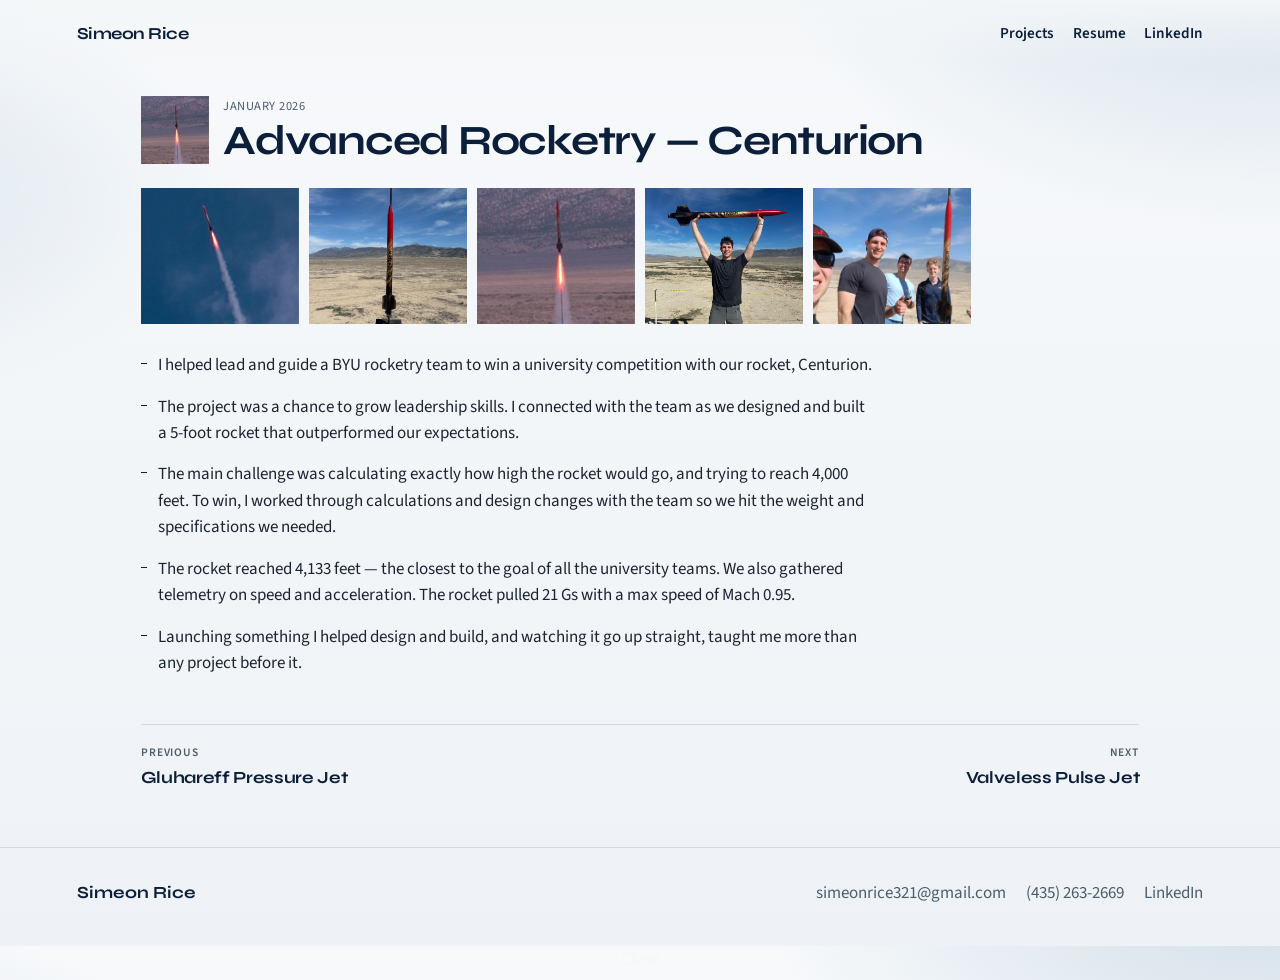
==== projects/advanced-rocketry.html @ 940af979 "Add a responsive portfolio with smaller project photos and cards. Each project is a card with a thum" ====
<!DOCTYPE html>
<html lang="en">
<head>
  <meta charset="utf-8">
  <meta name="viewport" content="width=device-width, initial-scale=1">
  <title>Advanced Rocketry — Centurion — Simeon Rice</title>
  <meta name="description" content="Centurion, a BYU rocketry team rocket that reached 4,133 feet and won a university altitude competition.">
  <link rel="preconnect" href="https://fonts.googleapis.com">
  <link rel="preconnect" href="https://fonts.gstatic.com" crossorigin>
  <link href="https://fonts.googleapis.com/css2?family=Source+Sans+3:wght@400;600&family=Syne:wght@600;700;800&display=swap" rel="stylesheet">
  <link rel="stylesheet" href="../css/styles.css">
</head>
<body>
  <a class="skip" href="#main">Skip to content</a>
  <header class="site-header">
    <a class="brand" href="../index.html">Simeon Rice</a>
    <nav class="site-nav" aria-label="Primary">
      <a href="../index.html#projects">Projects</a>
      <a href="../assets/resume/Simeon-Rice-Resume-2026.pdf" download>Resume</a>
      <a href="https://www.linkedin.com/in/simeon-rice-293456404" target="_blank" rel="noopener noreferrer">LinkedIn</a>
    </nav>
  </header>

  <main id="main" class="page">
    <header class="page-title">
      <img class="page-thumb" src="../assets/images/projects/advanced-rocketry/03.jpeg" width="852" height="1400" alt="">
      <div>
        <p class="meta">January 2026</p>
        <h1>Advanced Rocketry — Centurion</h1>
      </div>
    </header>

    <div class="gallery">
      <figure>
        <img src="../assets/images/projects/advanced-rocketry/01.jpeg" width="922" height="1400" alt="Centurion climbing with a smoke trail">
      </figure>
      <figure>
        <img src="../assets/images/projects/advanced-rocketry/02.jpeg" width="858" height="1400" alt="Centurion on the launch rail in the desert">
      </figure>
      <figure>
        <img src="../assets/images/projects/advanced-rocketry/03.jpeg" width="852" height="1400" alt="Centurion lifting off the rail">
      </figure>
      <figure class="wide">
        <img src="../assets/images/projects/advanced-rocketry/04.jpeg" width="1252" height="1400" alt="Simeon Rice holding the Centurion rocket overhead after the flight">
      </figure>
      <figure class="wide">
        <img src="../assets/images/projects/advanced-rocketry/05.jpeg" width="1400" height="629" alt="The rocketry team with Centurion at the launch site">
      </figure>
    </div>

    <ul class="narrative">
      <li>I helped lead and guide a BYU rocketry team to win a university competition with our rocket, Centurion.</li>
      <li>The project was a chance to grow leadership skills. I connected with the team as we designed and built a 5-foot rocket that outperformed our expectations.</li>
      <li>The main challenge was calculating exactly how high the rocket would go, and trying to reach 4,000 feet. To win, I worked through calculations and design changes with the team so we hit the weight and specifications we needed.</li>
      <li>The rocket reached 4,133 feet — the closest to the goal of all the university teams. We also gathered telemetry on speed and acceleration. The rocket pulled 21 Gs with a max speed of Mach 0.95.</li>
      <li>Launching something I helped design and build, and watching it go up straight, taught me more than any project before it.</li>
    </ul>

    <nav class="pager" aria-label="More projects">
      <a href="gluhareff-pressure-jet.html"><small>Previous</small>Gluhareff Pressure Jet</a>
      <a class="next" href="pulse-jet.html"><small>Next</small>Valveless Pulse Jet</a>
    </nav>
  </main>

  <footer class="site-footer">
    <p>Simeon Rice</p>
    <nav aria-label="Contact">
      <a href="mailto:simeonrice321@gmail.com">simeonrice321@gmail.com</a>
      <a href="tel:+14352632669">(435) 263-2669</a>
      <a href="https://www.linkedin.com/in/simeon-rice-293456404" target="_blank" rel="noopener noreferrer">LinkedIn</a>
    </nav>
  </footer>
  <dialog class="lightbox" aria-label="Enlarged photo">
    <button type="button">Close</button>
    <img alt="">
  </dialog>
  <script src="../js/main.js"></script>
</body>
</html>
---- css/styles.css ----
:root {
  --navy: #0b1f3a;
  --ink: #1c2430;
  --steel: #4d5d6c;
  --accent: #1a4a78;
  --line: #cfd8e1;
  --paper: #f3f6f8;
  --wash: #e6edf3;
  --header: 4.25rem;
}

*,
*::before,
*::after {
  box-sizing: border-box;
}

html {
  scroll-behavior: smooth;
  overflow-x: clip;
}

body {
  margin: 0;
  color: var(--ink);
  font-family: "Source Sans 3", "Segoe UI", sans-serif;
  font-size: 1.0625rem;
  line-height: 1.55;
  background:
    radial-gradient(900px 520px at 100% -8%, rgba(176, 198, 216, 0.55), transparent 58%),
    radial-gradient(700px 420px at -10% 20%, rgba(190, 208, 222, 0.4), transparent 50%),
    linear-gradient(180deg, #f7f9fb 0%, #eef2f6 100%);
}

img {
  max-width: 100%;
}

p,
h1,
h2,
h3,
li {
  overflow-wrap: break-word;
}

a {
  color: var(--accent);
}

a:focus-visible,
button:focus-visible {
  outline: 2px solid var(--navy);
  outline-offset: 3px;
}

.skip {
  position: absolute;
  left: 1rem;
  top: -4rem;
  background: var(--navy);
  color: var(--paper);
  padding: 0.5rem 0.8rem;
  z-index: 40;
}

.skip:focus {
  top: 0.75rem;
}

.site-header {
  position: fixed;
  inset: 0 0 auto 0;
  z-index: 30;
  display: flex;
  align-items: center;
  justify-content: space-between;
  gap: 1rem;
  min-height: var(--header);
  padding: 0.75rem 6vw;
  background: linear-gradient(to bottom, rgba(243, 246, 248, 0.94), rgba(243, 246, 248, 0));
}

.site-header.is-stuck {
  background: rgba(243, 246, 248, 0.94);
  border-bottom: 1px solid var(--line);
  backdrop-filter: blur(10px);
}

.brand {
  font-family: Syne, sans-serif;
  font-weight: 700;
  letter-spacing: -0.03em;
  color: var(--navy);
  text-decoration: none;
  font-size: 1.05rem;
}

.site-nav {
  display: flex;
  flex-wrap: wrap;
  gap: 0.35rem 1.15rem;
}

.site-nav a {
  position: relative;
  color: var(--navy);
  text-decoration: none;
  font-weight: 600;
  font-size: 0.95rem;
}

.site-nav a::after {
  content: "";
  position: absolute;
  left: 0;
  bottom: -0.2rem;
  width: 100%;
  height: 1px;
  background: var(--navy);
  transform: scaleX(0);
  transform-origin: left;
  transition: transform 0.25s ease;
}

.site-nav a:hover::after,
.site-nav a:focus-visible::after {
  transform: scaleX(1);
}

.hero {
  min-height: 0;
  display: grid;
  grid-template-columns: minmax(0, 1fr) auto;
  align-items: center;
  gap: clamp(1.25rem, 4vw, 3rem);
  padding: calc(var(--header) + 2rem) clamp(1.25rem, 6vw, 6rem) 3rem;
  background:
    radial-gradient(720px 480px at 8% 18%, rgba(186, 206, 222, 0.85), transparent 70%),
    linear-gradient(165deg, #d7e3ee 0%, #eef3f7 48%, #e3ebf2 100%);
}

.hero-copy {
  display: flex;
  flex-direction: column;
  justify-content: center;
  min-width: 0;
  max-width: 40rem;
}

.hero-copy h1 {
  margin: 0;
  font-family: Syne, sans-serif;
  font-weight: 800;
  font-size: clamp(2.4rem, 6vw, 4.75rem);
  line-height: 0.95;
  letter-spacing: -0.045em;
  color: var(--navy);
}

.hero-copy .headline {
  margin: 1.1rem 0 0;
  font-family: Syne, sans-serif;
  font-weight: 600;
  font-size: clamp(1.15rem, 2vw, 1.45rem);
  letter-spacing: -0.02em;
  color: var(--navy);
}

.hero-copy .support {
  margin: 0.85rem 0 0;
  max-width: 34rem;
  color: var(--steel);
  font-size: 1.125rem;
}

.cta {
  display: flex;
  flex-wrap: wrap;
  align-items: center;
  gap: 1.25rem;
  margin-top: 1.75rem;
}

.cta .primary,
.cta .secondary {
  font-weight: 600;
  text-decoration: none;
}

.cta .primary {
  background: var(--navy);
  color: #f4f7fa;
  padding: 0.8rem 1.15rem;
}

.cta .primary:hover {
  background: var(--accent);
}

.cta .secondary {
  color: var(--navy);
  border-bottom: 1px solid currentColor;
  padding-bottom: 0.1rem;
}

.hero-media {
  width: min(220px, 36vw);
  aspect-ratio: 4 / 5;
}

.hero-media img {
  display: block;
  width: 100%;
  height: 100%;
  object-fit: cover;
  object-position: center 18%;
}

.hero-copy > * {
  animation: rise 0.7s ease both;
}

.hero-copy > *:nth-child(2) { animation-delay: 0.08s; }
.hero-copy > *:nth-child(3) { animation-delay: 0.16s; }
.hero-copy > *:nth-child(4) { animation-delay: 0.24s; }

@keyframes rise {
  from {
    opacity: 0;
    transform: translateY(14px);
  }
  to {
    opacity: 1;
    transform: none;
  }
}

.projects {
  padding: 3rem clamp(1.25rem, 6vw, 6rem) 4rem;
  max-width: 72rem;
  margin: 0 auto;
}

.section-intro h2,
.page-title h1,
.block h2 {
  font-family: Syne, sans-serif;
  letter-spacing: -0.03em;
  color: var(--navy);
}

.section-intro h2 {
  margin: 0;
  font-size: clamp(2rem, 4vw, 3rem);
}

.section-intro p {
  margin: 0.5rem 0 0;
  max-width: 36rem;
  color: var(--steel);
}

.project-list {
  list-style: none;
  margin: 1.5rem 0 0;
  padding: 0;
  display: grid;
  grid-template-columns: repeat(auto-fit, minmax(min(100%, 280px), 1fr));
  gap: 1rem;
}

.project-card {
  display: grid;
  grid-template-columns: 4.5rem minmax(0, 1fr);
  gap: 0.85rem 1rem;
  align-items: start;
  height: 100%;
  padding: 1rem;
  background: rgba(255, 255, 255, 0.72);
  border: 1px solid var(--line);
  color: inherit;
  text-decoration: none;
}

.project-card img {
  width: 4.5rem;
  height: 4.5rem;
  object-fit: cover;
  display: block;
  background: var(--wash);
  transition: opacity 0.25s ease;
}

.project-card:not(:has(img)) {
  grid-template-columns: 1fr;
}

.project-card:hover img,
.gallery img:hover {
  opacity: 0.86;
}

.project-card .when,
.meta {
  margin: 0;
  color: var(--steel);
  font-size: 0.78rem;
  letter-spacing: 0.04em;
  text-transform: uppercase;
}

.project-card h3 {
  margin: 0.15rem 0 0;
  font-family: Syne, sans-serif;
  font-size: 1.15rem;
  line-height: 1.2;
  letter-spacing: -0.03em;
  color: var(--navy);
  font-weight: 700;
}

.project-card:hover h3 {
  color: var(--accent);
}

.project-card p:last-child {
  grid-column: 1 / -1;
  margin: 0;
  color: var(--ink);
}

.js .reveal {
  opacity: 0;
  transform: translateY(14px);
  transition: opacity 0.6s ease, transform 0.6s ease;
}

.js .reveal.is-in {
  opacity: 1;
  transform: none;
}

.page {
  padding: calc(var(--header) + 1.75rem) clamp(1.25rem, 6vw, 6rem) 3.5rem;
  max-width: 72rem;
  margin: 0 auto;
  width: 100%;
}

.page-title {
  display: flex;
  align-items: center;
  gap: 0.9rem;
  min-width: 0;
}

.page-thumb {
  width: 4.25rem;
  height: 4.25rem;
  object-fit: cover;
  flex: 0 0 auto;
  background: var(--wash);
}

.page-title h1 {
  margin: 0.2rem 0 0;
  font-size: clamp(1.65rem, 4vw, 2.6rem);
  line-height: 1.05;
}

.page > .support {
  margin: 1rem 0 0;
  max-width: 40rem;
  color: var(--steel);
}

.gallery {
  display: grid;
  grid-template-columns: repeat(auto-fill, minmax(min(100%, 9.5rem), 1fr));
  gap: 0.6rem;
  margin: 1.5rem 0 0;
}

.gallery figure {
  margin: 0;
  background: var(--wash);
  min-width: 0;
}

.gallery img {
  width: 100%;
  height: 8.5rem;
  object-fit: cover;
  display: block;
  cursor: zoom-in;
  transition: opacity 0.25s ease;
}

.gallery.dense img {
  height: 7.5rem;
}

.narrative {
  margin: 1.75rem 0 0;
  padding: 0;
  max-width: 46rem;
  list-style: none;
}

.narrative li {
  position: relative;
  padding-left: 1.1rem;
  margin: 0 0 0.95rem;
}

.narrative li::before {
  content: "";
  position: absolute;
  left: 0;
  top: 0.65em;
  width: 0.4rem;
  height: 1px;
  background: var(--navy);
}

.blocks {
  margin-top: 2rem;
  display: grid;
  gap: 2rem;
}

.block h2 {
  margin: 0 0 0.75rem;
  font-size: 1.6rem;
}

.block ol {
  margin: 0;
  padding: 0;
  list-style: none;
  counter-reset: item;
  max-width: 46rem;
}

.block li {
  counter-increment: item;
  margin: 0 0 1.15rem;
}

.block li::before {
  content: counter(item) ".";
  font-family: Syne, sans-serif;
  color: var(--navy);
  margin-right: 0.45rem;
}

.closing {
  max-width: 44rem;
  color: var(--ink);
}

.pager {
  display: flex;
  justify-content: space-between;
  gap: 1.5rem;
  margin-top: 3rem;
  padding-top: 1.2rem;
  border-top: 1px solid var(--line);
}

.pager a {
  display: flex;
  flex-direction: column;
  gap: 0.15rem;
  max-width: min(46%, 16rem);
  min-width: 0;
  color: var(--navy);
  text-decoration: none;
  font-family: Syne, sans-serif;
  font-weight: 700;
  letter-spacing: -0.02em;
}

.pager a.next {
  margin-left: auto;
  text-align: right;
}

.pager small {
  font-family: "Source Sans 3", sans-serif;
  font-weight: 600;
  letter-spacing: 0.08em;
  text-transform: uppercase;
  font-size: 0.72rem;
  color: var(--steel);
}

.pager a:hover {
  color: var(--accent);
}

.site-footer {
  padding: 2rem 6vw 2.5rem;
  border-top: 1px solid var(--line);
  color: var(--steel);
  display: flex;
  flex-wrap: wrap;
  gap: 0.75rem 1.5rem;
  align-items: baseline;
  justify-content: space-between;
}

.site-footer p {
  margin: 0;
  font-family: Syne, sans-serif;
  color: var(--navy);
  font-weight: 700;
}

.site-footer nav {
  display: flex;
  flex-wrap: wrap;
  gap: 0.75rem 1.25rem;
}

.site-footer a {
  color: var(--steel);
  text-decoration: none;
}

.site-footer a:hover {
  color: var(--navy);
}

dialog.lightbox {
  border: 0;
  padding: 0;
  background: transparent;
  max-width: min(1100px, 94vw);
  display: flex;
  flex-direction: column;
  align-items: flex-end;
  gap: 0.45rem;
}

dialog.lightbox::backdrop {
  background: rgba(11, 31, 58, 0.82);
}

dialog.lightbox img {
  display: block;
  max-width: min(92vw, 1100px);
  max-height: 82vh;
  width: auto;
  height: auto;
  margin: 0 auto;
  background: var(--wash);
  object-fit: contain;
}

dialog.lightbox button {
  border: 0;
  background: transparent;
  color: #f4f7fa;
  font: inherit;
  cursor: pointer;
  padding: 0;
}

@media (min-width: 981px) {
  body.home .site-header:not(.is-stuck) {
    width: 54%;
    right: auto;
    background: transparent;
    border-bottom: 0;
  }
}

@media (max-width: 980px) {
  .hero {
    grid-template-columns: 1fr;
    justify-items: start;
    padding-top: calc(var(--header) + 1.25rem);
  }

  .hero-media {
    order: -1;
    width: min(160px, 42vw);
  }

  .hero-copy {
    padding: 0;
  }

  .site-header {
    background: rgba(243, 246, 248, 0.96);
    border-bottom: 1px solid var(--line);
    align-items: center;
  }

  .projects,
  .page,
  .site-header,
  .site-footer {
    padding-left: 1.25rem;
    padding-right: 1.25rem;
  }

  .project-card {
    grid-template-columns: 3.75rem minmax(0, 1fr);
  }

  .project-card img {
    width: 3.75rem;
    height: 3.75rem;
  }
}

@media (max-width: 560px) {
  .pager {
    flex-direction: column;
    align-items: stretch;
  }

  .pager a,
  .pager a.next {
    max-width: 100%;
    margin-left: 0;
    text-align: left;
  }
}

@media (max-width: 560px) {
  .site-header {
    align-items: flex-start;
    flex-direction: column;
    padding-top: 0.7rem;
    padding-bottom: 0.7rem;
  }

  :root {
    --header: 5.6rem;
  }
}

@media (prefers-reduced-motion: reduce) {
  html {
    scroll-behavior: auto;
  }

  .hero-copy > *,
  .js .reveal,
  .site-nav a::after,
  .project-list img,
  .gallery img {
    animation: none;
    transition: none;
    opacity: 1;
    transform: none;
  }
}
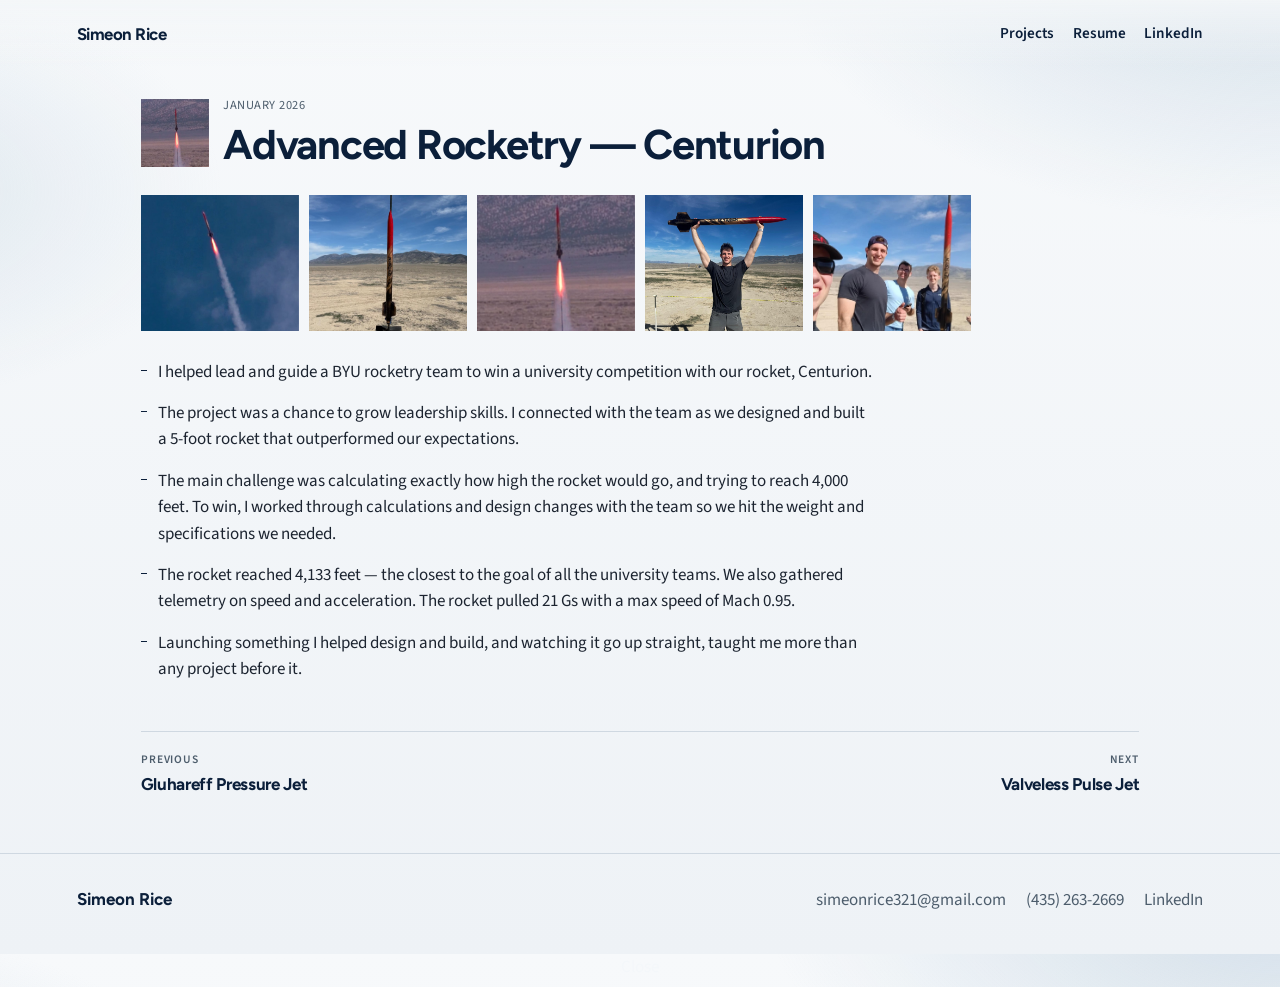
==== commit 364c726e: "Switch headings to a font that keeps the g intact and publish the updated resume. Co-authored-by: Cu" ====
--- a/projects/advanced-rocketry.html
+++ b/projects/advanced-rocketry.html
@@ -7,7 +7,7 @@
   <meta name="description" content="Centurion, a BYU rocketry team rocket that reached 4,133 feet and won a university altitude competition.">
   <link rel="preconnect" href="https://fonts.googleapis.com">
   <link rel="preconnect" href="https://fonts.gstatic.com" crossorigin>
-  <link href="https://fonts.googleapis.com/css2?family=Source+Sans+3:wght@400;600&family=Syne:wght@600;700;800&display=swap" rel="stylesheet">
+  <link href="https://fonts.googleapis.com/css2?family=Figtree:wght@600;700;800&family=Source+Sans+3:wght@400;600&display=swap" rel="stylesheet">
   <link rel="stylesheet" href="../css/styles.css">
 </head>
 <body>
--- a/css/styles.css
+++ b/css/styles.css
@@ -88,7 +88,7 @@
 }
 
 .brand {
-  font-family: Syne, sans-serif;
+  font-family: Figtree, sans-serif;
   font-weight: 700;
   letter-spacing: -0.03em;
   color: var(--navy);
@@ -150,20 +150,21 @@
 
 .hero-copy h1 {
   margin: 0;
-  font-family: Syne, sans-serif;
+  font-family: Figtree, sans-serif;
   font-weight: 800;
   font-size: clamp(2.4rem, 6vw, 4.75rem);
-  line-height: 0.95;
+  line-height: 1.12;
   letter-spacing: -0.045em;
   color: var(--navy);
 }
 
 .hero-copy .headline {
   margin: 1.1rem 0 0;
-  font-family: Syne, sans-serif;
+  font-family: Figtree, sans-serif;
   font-weight: 600;
   font-size: clamp(1.15rem, 2vw, 1.45rem);
   letter-spacing: -0.02em;
+  line-height: 1.35;
   color: var(--navy);
 }
 
@@ -245,7 +246,7 @@
 .section-intro h2,
 .page-title h1,
 .block h2 {
-  font-family: Syne, sans-serif;
+  font-family: Figtree, sans-serif;
   letter-spacing: -0.03em;
   color: var(--navy);
 }
@@ -253,6 +254,7 @@
 .section-intro h2 {
   margin: 0;
   font-size: clamp(2rem, 4vw, 3rem);
+  line-height: 1.2;
 }
 
 .section-intro p {
@@ -312,9 +314,9 @@
 
 .project-card h3 {
   margin: 0.15rem 0 0;
-  font-family: Syne, sans-serif;
+  font-family: Figtree, sans-serif;
   font-size: 1.15rem;
-  line-height: 1.2;
+  line-height: 1.35;
   letter-spacing: -0.03em;
   color: var(--navy);
   font-weight: 700;
@@ -366,7 +368,7 @@
 .page-title h1 {
   margin: 0.2rem 0 0;
   font-size: clamp(1.65rem, 4vw, 2.6rem);
-  line-height: 1.05;
+  line-height: 1.25;
 }
 
 .page > .support {
@@ -450,7 +452,7 @@
 
 .block li::before {
   content: counter(item) ".";
-  font-family: Syne, sans-serif;
+  font-family: Figtree, sans-serif;
   color: var(--navy);
   margin-right: 0.45rem;
 }
@@ -477,7 +479,7 @@
   min-width: 0;
   color: var(--navy);
   text-decoration: none;
-  font-family: Syne, sans-serif;
+  font-family: Figtree, sans-serif;
   font-weight: 700;
   letter-spacing: -0.02em;
 }
@@ -513,7 +515,7 @@
 
 .site-footer p {
   margin: 0;
-  font-family: Syne, sans-serif;
+  font-family: Figtree, sans-serif;
   color: var(--navy);
   font-weight: 700;
 }
